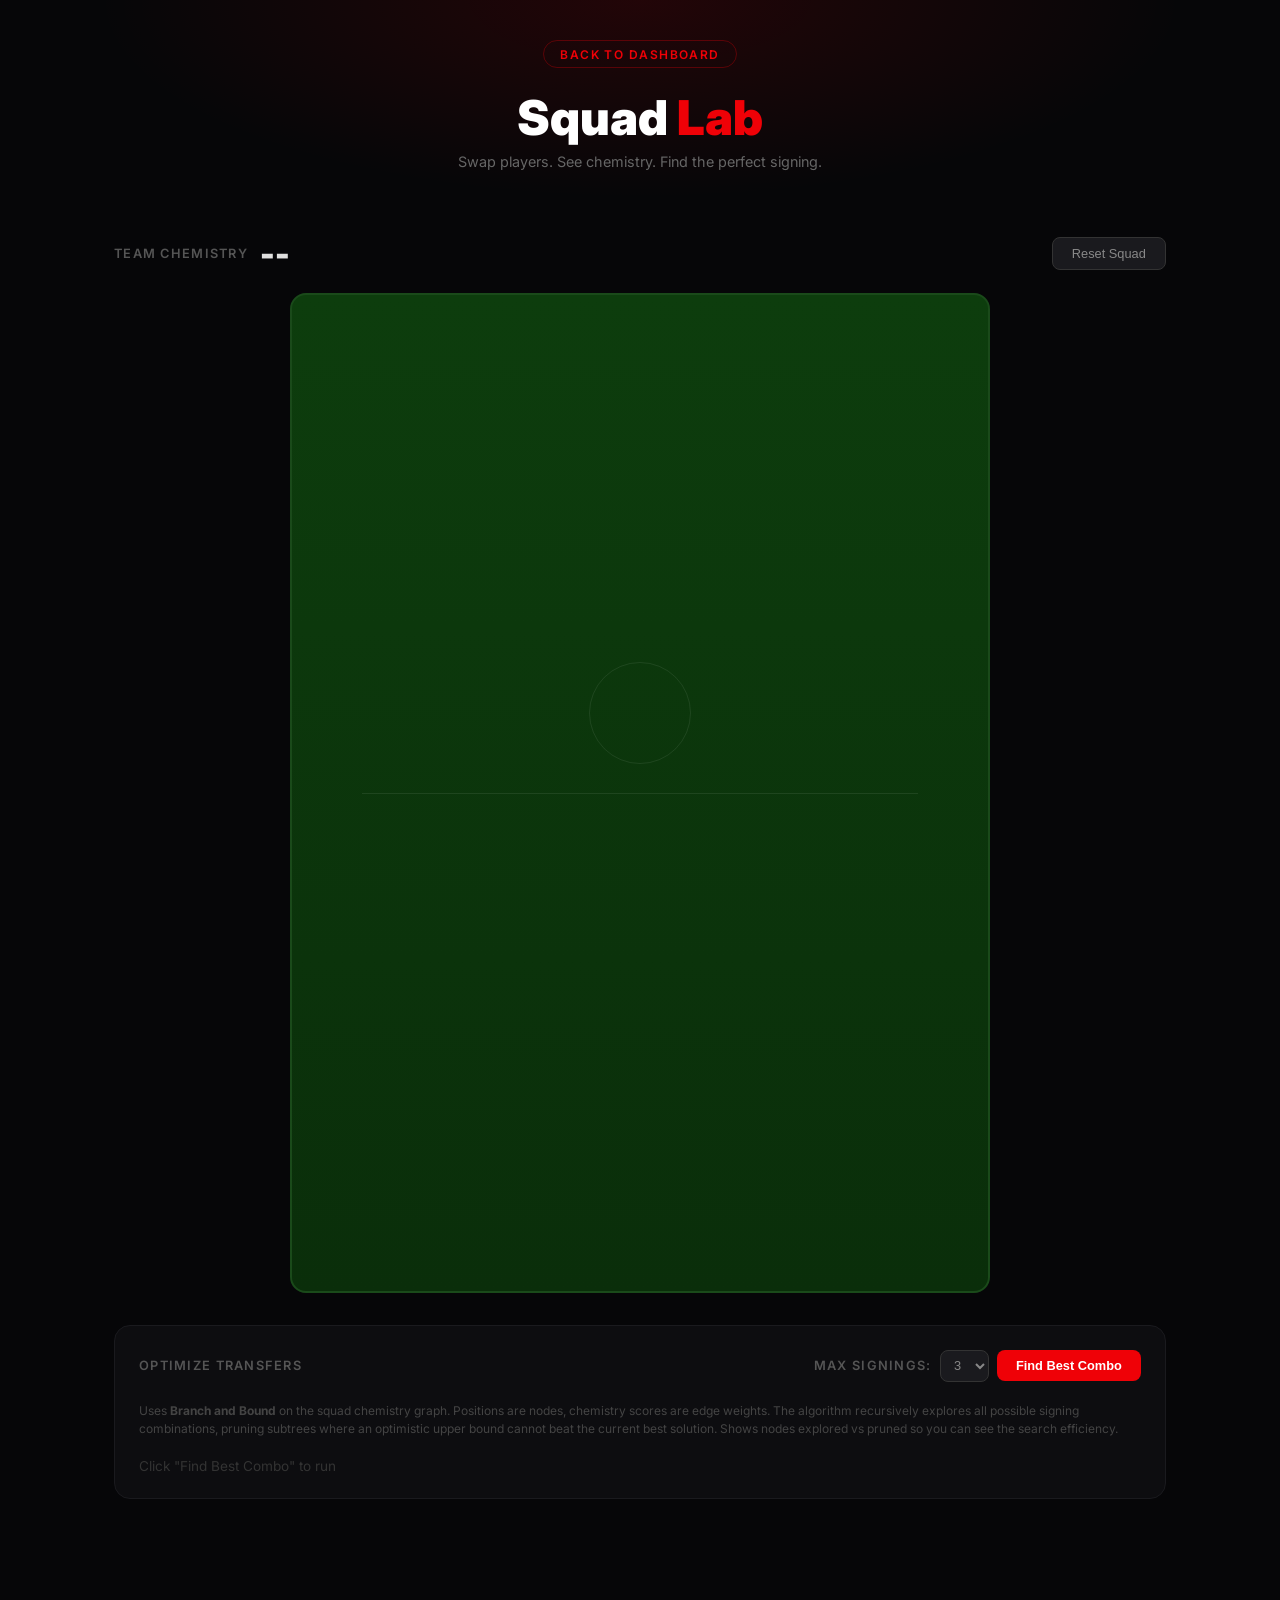
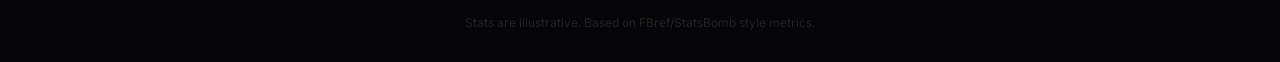
==== static/squad.html @ eea4a2aa "Initial commit: sentiment dashboard + squad lab with Branch and Bound optimizer" ====
<!DOCTYPE html>
<html lang="en">
<head>
    <meta charset="UTF-8">
    <meta name="viewport" content="width=device-width, initial-scale=1.0">
    <title>Squad Lab | Should Arteta Be Worried?</title>
    <link rel="stylesheet" href="/static/style.css">
    <link rel="stylesheet" href="/static/squad.css">
</head>
<body>

    <section class="hero" style="padding: 2.5rem 1rem 1.5rem;">
        <a href="/" class="hero-badge" style="text-decoration:none;">Back to Dashboard</a>
        <h1>Squad <span>Lab</span></h1>
        <p class="hero-sub">Swap players. See chemistry. Find the perfect signing.</p>
    </section>

    <div class="container">

        <div class="squad-top-bar">
            <div class="overall-chem">
                <span class="overall-label">Team Chemistry</span>
                <span class="overall-number" id="overall-chem">--</span>
            </div>
            <button class="reset-btn" id="reset-btn">Reset Squad</button>
        </div>

        <div class="pitch-wrapper">
            <div class="pitch" id="pitch">
                <svg class="chem-lines" id="chem-lines"></svg>
            </div>
        </div>

        <!-- Swap panel (slides in when a player is clicked) -->
        <div class="swap-panel" id="swap-panel">
            <div class="swap-panel-header">
                <h3 id="swap-title">Replace Player</h3>
                <button class="swap-close" id="swap-close">&times;</button>
            </div>

            <div class="current-player-card" id="current-player-card"></div>

            <h4 class="swap-section-title">Transfer Targets</h4>
            <div class="candidate-list" id="candidate-list"></div>

            <h4 class="swap-section-title">Squad Options</h4>
            <div class="candidate-list" id="squad-options-list"></div>
        </div>

        <div class="swap-overlay" id="swap-overlay"></div>

        <!-- Optimizer section -->
        <div class="card" style="margin-top: 1.5rem;">
            <div class="card-header">
                <h2>Optimize Transfers</h2>
                <div style="display:flex;gap:0.5rem;align-items:center;">
                    <label class="overall-label" for="max-signings">Max signings:</label>
                    <select id="max-signings" class="reset-btn" style="padding:0.4rem 0.6rem;">
                        <option value="1">1</option>
                        <option value="2">2</option>
                        <option value="3" selected>3</option>
                    </select>
                    <button class="optimize-btn" id="optimize-btn">Find Best Combo</button>
                </div>
            </div>
            <p class="optimizer-desc">
                Uses <strong>Branch and Bound</strong> on the squad chemistry graph. Positions are nodes,
                chemistry scores are edge weights. The algorithm recursively explores all possible
                signing combinations, pruning subtrees where an optimistic upper bound cannot beat the
                current best solution. Shows nodes explored vs pruned so you can see the search efficiency.
            </p>
            <div id="optimize-results" class="optimize-results">
                <p class="loading-text">Click "Find Best Combo" to run</p>
            </div>
        </div>

    </div>

    <footer>
        Stats are illustrative. Based on FBref/StatsBomb style metrics.
    </footer>

    <script src="/static/squad.js"></script>
</body>
</html>
---- static/style.css ----
@import url('https://fonts.googleapis.com/css2?family=Inter:wght@400;500;600;700;800;900&display=swap');

* {
    margin: 0;
    padding: 0;
    box-sizing: border-box;
}

body {
    font-family: 'Inter', -apple-system, BlinkMacSystemFont, sans-serif;
    background: #060608;
    color: #e0e0e0;
    min-height: 100vh;
    overflow-x: hidden;
}

/* --- Hero --- */
.hero {
    position: relative;
    text-align: center;
    padding: 4rem 1rem 3rem;
    background: radial-gradient(ellipse at 50% 0%, rgba(239, 1, 7, 0.12) 0%, transparent 60%);
}

.hero-badge {
    display: inline-block;
    padding: 0.35rem 1rem;
    border: 1px solid rgba(239, 1, 7, 0.3);
    border-radius: 100px;
    font-size: 0.75rem;
    font-weight: 600;
    color: #ef0107;
    text-transform: uppercase;
    letter-spacing: 0.12em;
    margin-bottom: 1.5rem;
}

.hero h1 {
    font-size: clamp(1.8rem, 5vw, 3rem);
    font-weight: 900;
    color: #fff;
    line-height: 1.1;
    margin-bottom: 0.5rem;
}

.hero h1 span {
    color: #ef0107;
}

.hero-sub {
    color: #666;
    font-size: 0.9rem;
    margin-bottom: 2.5rem;
}

.worry-ring {
    position: relative;
    width: 200px;
    height: 200px;
    margin: 0 auto 1.5rem;
}

.worry-ring svg {
    transform: rotate(-90deg);
    width: 200px;
    height: 200px;
}

.worry-ring .ring-bg {
    fill: none;
    stroke: #1a1a1e;
    stroke-width: 8;
}

.worry-ring .ring-fill {
    fill: none;
    stroke-width: 8;
    stroke-linecap: round;
    transition: stroke-dashoffset 1.5s ease, stroke 0.5s ease;
}

.worry-ring .ring-value {
    position: absolute;
    top: 50%;
    left: 50%;
    transform: translate(-50%, -50%);
    text-align: center;
}

.worry-ring .ring-number {
    font-size: 3.5rem;
    font-weight: 900;
    line-height: 1;
}

.worry-ring .ring-label {
    font-size: 0.65rem;
    text-transform: uppercase;
    letter-spacing: 0.15em;
    color: #666;
    margin-top: 0.25rem;
}

.verdict {
    font-size: 1.15rem;
    font-weight: 600;
    color: #aaa;
}

/* --- Layout --- */
.container {
    max-width: 1100px;
    margin: 0 auto;
    padding: 0 1.5rem 4rem;
}

.grid-2 {
    display: grid;
    grid-template-columns: 1fr 1fr;
    gap: 1.25rem;
    margin-bottom: 1.25rem;
}

@media (max-width: 768px) {
    .grid-2 { grid-template-columns: 1fr; }
}

/* --- Cards --- */
.card {
    background: #0d0d10;
    border: 1px solid #1a1a1e;
    border-radius: 16px;
    padding: 1.5rem;
    margin-bottom: 1.25rem;
}

.card-header {
    display: flex;
    justify-content: space-between;
    align-items: center;
    margin-bottom: 1.25rem;
}

.card-header h2 {
    font-size: 0.8rem;
    font-weight: 600;
    color: #555;
    text-transform: uppercase;
    letter-spacing: 0.1em;
}

.card-header .card-stat {
    font-size: 0.8rem;
    color: #444;
}

/* --- Chart --- */
.chart-container {
    position: relative;
    height: 280px;
}

/* --- Topics --- */
.topics-grid {
    display: grid;
    grid-template-columns: repeat(auto-fit, minmax(160px, 1fr));
    gap: 0.75rem;
}

.topic-card {
    background: #111114;
    border: 1px solid #1a1a1e;
    border-radius: 12px;
    padding: 1.25rem 1rem;
    text-align: center;
    transition: border-color 0.2s;
}

.topic-card:hover {
    border-color: #333;
}

.topic-name {
    font-size: 0.7rem;
    font-weight: 600;
    color: #555;
    text-transform: uppercase;
    letter-spacing: 0.1em;
    margin-bottom: 0.6rem;
}

.topic-score {
    font-size: 2.2rem;
    font-weight: 800;
    line-height: 1;
}

.topic-posts {
    font-size: 0.7rem;
    color: #333;
    margin-top: 0.4rem;
}

/* --- Posts --- */
.post-list {
    list-style: none;
    max-height: 520px;
    overflow-y: auto;
    scrollbar-width: thin;
    scrollbar-color: #222 transparent;
}

.post-list::-webkit-scrollbar {
    width: 4px;
}

.post-list::-webkit-scrollbar-thumb {
    background: #222;
    border-radius: 2px;
}

.post-item {
    display: flex;
    align-items: center;
    gap: 1rem;
    padding: 0.8rem 0;
    border-bottom: 1px solid #111114;
    transition: background 0.15s;
}

.post-item:last-child {
    border-bottom: none;
}

.post-item:hover {
    background: rgba(255, 255, 255, 0.02);
}

.post-dot {
    width: 8px;
    height: 8px;
    border-radius: 50%;
    flex-shrink: 0;
}

.post-dot.positive { background: #22c55e; }
.post-dot.neutral  { background: #eab308; }
.post-dot.negative { background: #ef4444; }

.post-link {
    flex: 1;
    font-size: 0.88rem;
    color: #bbb;
    text-decoration: none;
    line-height: 1.4;
    transition: color 0.15s;
}

.post-link:hover {
    color: #fff;
}

.post-meta {
    display: flex;
    align-items: center;
    gap: 0.75rem;
    flex-shrink: 0;
}

.post-time {
    font-size: 0.7rem;
    color: #333;
    white-space: nowrap;
}

.post-score-badge {
    font-size: 0.75rem;
    font-weight: 700;
    padding: 0.2rem 0.5rem;
    border-radius: 6px;
    min-width: 3rem;
    text-align: center;
}

.post-score-badge.positive { background: rgba(34, 197, 94, 0.1); color: #22c55e; }
.post-score-badge.neutral  { background: rgba(234, 179, 8, 0.1); color: #eab308; }
.post-score-badge.negative { background: rgba(239, 68, 68, 0.1); color: #ef4444; }

/* --- Matches --- */
.match-list {
    display: flex;
    gap: 0.6rem;
    overflow-x: auto;
    padding-bottom: 0.5rem;
    scrollbar-width: thin;
    scrollbar-color: #222 transparent;
}

.match-chip {
    display: flex;
    flex-direction: column;
    align-items: center;
    gap: 0.3rem;
    padding: 0.6rem 0.9rem;
    background: #111114;
    border: 1px solid #1a1a1e;
    border-radius: 10px;
    flex-shrink: 0;
    min-width: 80px;
}

.match-opponent {
    font-size: 0.7rem;
    color: #555;
    font-weight: 500;
    white-space: nowrap;
}

.match-result {
    font-size: 1.1rem;
    font-weight: 800;
}

.match-result.win  { color: #22c55e; }
.match-result.draw { color: #eab308; }
.match-result.loss { color: #ef4444; }

.match-date {
    font-size: 0.6rem;
    color: #333;
}

/* --- Footer --- */
footer {
    text-align: center;
    padding: 2rem 1rem;
    color: #222;
    font-size: 0.75rem;
}

footer a {
    color: #333;
}

/* --- Loading --- */
.loading-text {
    color: #333;
    font-size: 0.85rem;
}
---- static/squad.css ----
/* --- Squad top bar --- */
.squad-top-bar {
    display: flex;
    justify-content: space-between;
    align-items: center;
    margin-bottom: 1.25rem;
}

.overall-chem {
    display: flex;
    align-items: center;
    gap: 0.75rem;
}

.overall-label {
    font-size: 0.8rem;
    font-weight: 600;
    color: #555;
    text-transform: uppercase;
    letter-spacing: 0.1em;
}

.overall-number {
    font-size: 2rem;
    font-weight: 900;
}

.reset-btn {
    background: #1a1a1e;
    border: 1px solid #333;
    color: #888;
    padding: 0.5rem 1.2rem;
    border-radius: 8px;
    font-size: 0.8rem;
    cursor: pointer;
    transition: all 0.2s;
}

.reset-btn:hover {
    border-color: #ef0107;
    color: #ef0107;
}

/* --- Pitch --- */
.pitch-wrapper {
    margin-bottom: 2rem;
}

.pitch {
    position: relative;
    width: 100%;
    max-width: 700px;
    margin: 0 auto;
    aspect-ratio: 7 / 10;
    background: linear-gradient(180deg, #0d3d0d 0%, #0a2e0a 100%);
    border-radius: 16px;
    border: 2px solid #1a4a1a;
    overflow: hidden;
}

/* Pitch markings */
.pitch::before {
    content: '';
    position: absolute;
    top: 50%;
    left: 10%;
    right: 10%;
    height: 1px;
    background: rgba(255, 255, 255, 0.08);
}

.pitch::after {
    content: '';
    position: absolute;
    top: 42%;
    left: 50%;
    transform: translate(-50%, -50%);
    width: 100px;
    height: 100px;
    border: 1px solid rgba(255, 255, 255, 0.08);
    border-radius: 50%;
}

.chem-lines {
    position: absolute;
    top: 0;
    left: 0;
    width: 100%;
    height: 100%;
    pointer-events: none;
    z-index: 1;
}

.chem-line {
    stroke-width: 2;
    fill: none;
    opacity: 0.6;
    transition: stroke 0.3s, opacity 0.3s;
}

/* --- Player nodes --- */
.player-node {
    position: absolute;
    transform: translate(-50%, -50%);
    z-index: 2;
    cursor: pointer;
    text-align: center;
    transition: transform 0.15s;
}

.player-node:hover {
    transform: translate(-50%, -50%) scale(1.1);
}

.player-node.is-target .player-circle {
    border-color: #eab308;
    box-shadow: 0 0 12px rgba(234, 179, 8, 0.3);
}

.player-circle {
    width: 48px;
    height: 48px;
    border-radius: 50%;
    background: #111;
    border: 2px solid #ef0107;
    display: flex;
    align-items: center;
    justify-content: center;
    margin: 0 auto 4px;
    font-size: 0.65rem;
    font-weight: 700;
    color: #fff;
    transition: border-color 0.2s, box-shadow 0.2s;
}

.player-node:hover .player-circle {
    box-shadow: 0 0 16px rgba(239, 1, 7, 0.4);
}

.player-name {
    font-size: 0.65rem;
    font-weight: 600;
    color: #ddd;
    white-space: nowrap;
    text-shadow: 0 1px 4px rgba(0,0,0,0.8);
}

.player-pos {
    font-size: 0.55rem;
    color: #888;
    text-shadow: 0 1px 4px rgba(0,0,0,0.8);
}

/* --- Swap panel --- */
.swap-overlay {
    display: none;
    position: fixed;
    inset: 0;
    background: rgba(0, 0, 0, 0.6);
    z-index: 99;
}

.swap-overlay.active {
    display: block;
}

.swap-panel {
    position: fixed;
    top: 0;
    right: -420px;
    width: 400px;
    max-width: 90vw;
    height: 100vh;
    background: #0d0d10;
    border-left: 1px solid #1a1a1e;
    z-index: 100;
    overflow-y: auto;
    padding: 1.5rem;
    transition: right 0.3s ease;
}

.swap-panel.active {
    right: 0;
}

.swap-panel-header {
    display: flex;
    justify-content: space-between;
    align-items: center;
    margin-bottom: 1.5rem;
}

.swap-panel-header h3 {
    font-size: 1rem;
    font-weight: 700;
    color: #fff;
}

.swap-close {
    background: none;
    border: none;
    color: #666;
    font-size: 1.5rem;
    cursor: pointer;
    padding: 0.25rem;
}

.swap-close:hover {
    color: #fff;
}

.swap-section-title {
    font-size: 0.7rem;
    font-weight: 600;
    color: #555;
    text-transform: uppercase;
    letter-spacing: 0.1em;
    margin: 1.5rem 0 0.75rem;
}

/* --- Current player card --- */
.current-player-card {
    background: #141418;
    border: 1px solid #222;
    border-radius: 12px;
    padding: 1rem;
}

.current-player-card .cp-name {
    font-size: 1rem;
    font-weight: 700;
    color: #fff;
    margin-bottom: 0.25rem;
}

.current-player-card .cp-meta {
    font-size: 0.75rem;
    color: #555;
    margin-bottom: 0.75rem;
}

.stat-grid {
    display: grid;
    grid-template-columns: 1fr 1fr;
    gap: 0.4rem;
}

.stat-row {
    display: flex;
    justify-content: space-between;
    font-size: 0.75rem;
    padding: 0.2rem 0;
}

.stat-row .stat-label {
    color: #666;
}

.stat-row .stat-value {
    color: #ccc;
    font-weight: 600;
}

/* --- Candidate cards --- */
.candidate-card {
    background: #111114;
    border: 1px solid #1a1a1e;
    border-radius: 10px;
    padding: 1rem;
    margin-bottom: 0.6rem;
    cursor: pointer;
    transition: border-color 0.2s, background 0.2s;
}

.candidate-card:hover {
    border-color: #333;
    background: #161619;
}

.candidate-top {
    display: flex;
    justify-content: space-between;
    align-items: center;
    margin-bottom: 0.5rem;
}

.candidate-name {
    font-size: 0.9rem;
    font-weight: 700;
    color: #ddd;
}

.candidate-chem {
    font-size: 1.1rem;
    font-weight: 800;
}

.candidate-meta {
    font-size: 0.7rem;
    color: #444;
    margin-bottom: 0.6rem;
}

.candidate-links {
    display: flex;
    gap: 0.4rem;
    flex-wrap: wrap;
}

.link-pill {
    font-size: 0.65rem;
    padding: 0.15rem 0.5rem;
    border-radius: 4px;
    font-weight: 600;
}

.link-pill.high   { background: rgba(34, 197, 94, 0.15); color: #22c55e; }
.link-pill.mid    { background: rgba(234, 179, 8, 0.15); color: #eab308; }
.link-pill.low    { background: rgba(239, 68, 68, 0.15); color: #ef4444; }

/* --- Comparison overlay --- */
.comparison {
    display: grid;
    grid-template-columns: 1fr auto 1fr;
    gap: 0.3rem;
    margin-top: 0.75rem;
    padding-top: 0.75rem;
    border-top: 1px solid #1a1a1e;
}

.comp-row {
    display: contents;
    font-size: 0.72rem;
}

.comp-val {
    text-align: center;
    font-weight: 600;
    padding: 0.15rem 0;
}

.comp-val.better { color: #22c55e; }
.comp-val.worse  { color: #ef4444; }
.comp-val.same   { color: #666; }

.comp-label {
    text-align: center;
    color: #444;
    padding: 0.15rem 0.5rem;
    white-space: nowrap;
}

/* --- Optimizer --- */
.optimize-btn {
    background: #ef0107;
    border: none;
    color: #fff;
    padding: 0.5rem 1.2rem;
    border-radius: 8px;
    font-size: 0.8rem;
    font-weight: 600;
    cursor: pointer;
    transition: background 0.2s;
}

.optimize-btn:hover {
    background: #cc0106;
}

.optimize-btn:disabled {
    background: #333;
    color: #666;
    cursor: not-allowed;
}

.optimizer-desc {
    font-size: 0.75rem;
    color: #444;
    margin-bottom: 1.25rem;
    line-height: 1.5;
}

.optimize-results {
    display: flex;
    flex-direction: column;
    gap: 0.75rem;
}

.opt-combo {
    background: #111114;
    border: 1px solid #1a1a1e;
    border-radius: 12px;
    padding: 1.25rem;
    cursor: pointer;
    transition: border-color 0.2s;
}

.opt-combo:hover {
    border-color: #333;
}

.opt-combo.best {
    border-color: #22c55e;
    background: linear-gradient(135deg, rgba(34, 197, 94, 0.05), transparent);
}

.opt-header {
    display: flex;
    justify-content: space-between;
    align-items: center;
    margin-bottom: 0.75rem;
}

.opt-rank {
    font-size: 0.65rem;
    font-weight: 700;
    text-transform: uppercase;
    letter-spacing: 0.1em;
    color: #555;
}

.opt-rank.gold {
    color: #eab308;
}

.opt-score {
    display: flex;
    align-items: center;
    gap: 0.75rem;
}

.opt-chemistry {
    font-size: 1.5rem;
    font-weight: 900;
}

.opt-delta {
    font-size: 0.8rem;
    font-weight: 700;
    padding: 0.2rem 0.5rem;
    border-radius: 6px;
}

.opt-delta.positive {
    background: rgba(34, 197, 94, 0.1);
    color: #22c55e;
}

.opt-delta.negative {
    background: rgba(239, 68, 68, 0.1);
    color: #ef4444;
}

.opt-delta.neutral {
    background: rgba(234, 179, 8, 0.1);
    color: #eab308;
}

.opt-signings {
    display: flex;
    flex-wrap: wrap;
    gap: 0.5rem;
}

.opt-signing-pill {
    display: flex;
    align-items: center;
    gap: 0.4rem;
    background: #1a1a1e;
    border-radius: 8px;
    padding: 0.4rem 0.75rem;
}

.opt-signing-pos {
    font-size: 0.6rem;
    font-weight: 700;
    color: #888;
    text-transform: uppercase;
}

.opt-signing-arrow {
    font-size: 0.7rem;
    color: #333;
}

.opt-signing-name {
    font-size: 0.8rem;
    font-weight: 600;
    color: #ddd;
}

.opt-apply-hint {
    font-size: 0.65rem;
    color: #333;
    margin-top: 0.5rem;
    text-align: right;
}

.opt-stats-bar {
    display: flex;
    gap: 1.5rem;
    margin-top: 0.5rem;
    padding-top: 0.5rem;
    border-top: 1px solid #1a1a1e;
}

.opt-stat {
    font-size: 0.7rem;
    color: #555;
}

.opt-stat span {
    color: #999;
    font-weight: 600;
}
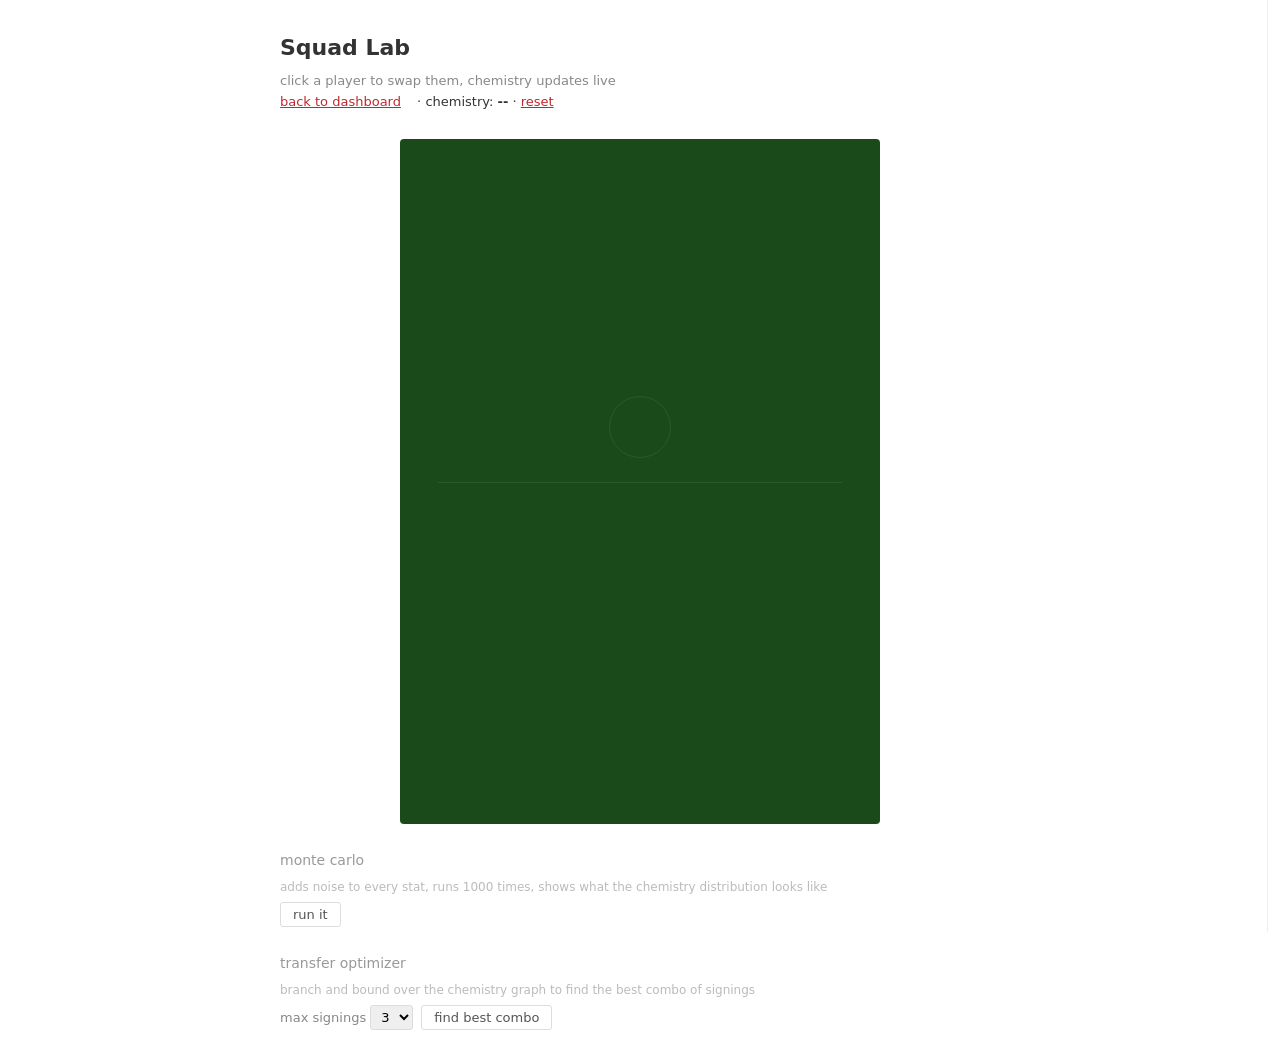
==== commit 3e7843be: "add sentiment classifier, forecast, monte carlo, radar charts - trained TF-IDF + LogReg classifier (" ====
--- a/static/squad.html
+++ b/static/squad.html
@@ -3,82 +3,58 @@
 <head>
     <meta charset="UTF-8">
     <meta name="viewport" content="width=device-width, initial-scale=1.0">
-    <title>Squad Lab | Should Arteta Be Worried?</title>
+    <title>Squad Lab</title>
     <link rel="stylesheet" href="/static/style.css">
     <link rel="stylesheet" href="/static/squad.css">
 </head>
 <body>
 
-    <section class="hero" style="padding: 2.5rem 1rem 1.5rem;">
-        <a href="/" class="hero-badge" style="text-decoration:none;">Back to Dashboard</a>
-        <h1>Squad <span>Lab</span></h1>
-        <p class="hero-sub">Swap players. See chemistry. Find the perfect signing.</p>
-    </section>
+    <h1>Squad Lab</h1>
+    <p class="subtitle">click a player to swap them, chemistry updates live</p>
+    <nav>
+        <a href="/">back to dashboard</a> ·
+        chemistry: <strong id="overall-chem">--</strong> ·
+        <a href="#" id="reset-btn">reset</a>
+    </nav>
 
-    <div class="container">
-
-        <div class="squad-top-bar">
-            <div class="overall-chem">
-                <span class="overall-label">Team Chemistry</span>
-                <span class="overall-number" id="overall-chem">--</span>
-            </div>
-            <button class="reset-btn" id="reset-btn">Reset Squad</button>
-        </div>
-
-        <div class="pitch-wrapper">
-            <div class="pitch" id="pitch">
-                <svg class="chem-lines" id="chem-lines"></svg>
-            </div>
-        </div>
-
-        <!-- Swap panel (slides in when a player is clicked) -->
-        <div class="swap-panel" id="swap-panel">
-            <div class="swap-panel-header">
-                <h3 id="swap-title">Replace Player</h3>
-                <button class="swap-close" id="swap-close">&times;</button>
-            </div>
-
-            <div class="current-player-card" id="current-player-card"></div>
-
-            <h4 class="swap-section-title">Transfer Targets</h4>
-            <div class="candidate-list" id="candidate-list"></div>
-
-            <h4 class="swap-section-title">Squad Options</h4>
-            <div class="candidate-list" id="squad-options-list"></div>
-        </div>
-
-        <div class="swap-overlay" id="swap-overlay"></div>
-
-        <!-- Optimizer section -->
-        <div class="card" style="margin-top: 1.5rem;">
-            <div class="card-header">
-                <h2>Optimize Transfers</h2>
-                <div style="display:flex;gap:0.5rem;align-items:center;">
-                    <label class="overall-label" for="max-signings">Max signings:</label>
-                    <select id="max-signings" class="reset-btn" style="padding:0.4rem 0.6rem;">
-                        <option value="1">1</option>
-                        <option value="2">2</option>
-                        <option value="3" selected>3</option>
-                    </select>
-                    <button class="optimize-btn" id="optimize-btn">Find Best Combo</button>
-                </div>
-            </div>
-            <p class="optimizer-desc">
-                Uses <strong>Branch and Bound</strong> on the squad chemistry graph. Positions are nodes,
-                chemistry scores are edge weights. The algorithm recursively explores all possible
-                signing combinations, pruning subtrees where an optimistic upper bound cannot beat the
-                current best solution. Shows nodes explored vs pruned so you can see the search efficiency.
-            </p>
-            <div id="optimize-results" class="optimize-results">
-                <p class="loading-text">Click "Find Best Combo" to run</p>
-            </div>
-        </div>
-
+    <div class="pitch" id="pitch">
+        <svg class="chem-lines" id="chem-lines"></svg>
     </div>
 
-    <footer>
-        Stats are illustrative. Based on FBref/StatsBomb style metrics.
-    </footer>
+    <div class="swap-panel" id="swap-panel">
+        <div class="swap-head">
+            <strong id="swap-title"></strong>
+            <a href="#" id="swap-close">close</a>
+        </div>
+        <div id="current-player-card" class="current-card"></div>
+        <div id="radar-container" class="radar-wrap">
+            <svg id="radar-chart" viewBox="0 0 300 300"></svg>
+        </div>
+        <p class="section-label">targets</p>
+        <div id="candidate-list"></div>
+        <p class="section-label">squad</p>
+        <div id="squad-options-list"></div>
+    </div>
+    <div class="swap-overlay" id="swap-overlay"></div>
+
+    <h2>monte carlo</h2>
+    <p class="desc-text">adds noise to every stat, runs 1000 times, shows what the chemistry distribution looks like</p>
+    <button class="btn" id="mc-btn">run it</button>
+    <div id="mc-results"></div>
+
+    <h2>transfer optimizer</h2>
+    <p class="desc-text">branch and bound over the chemistry graph to find the best combo of signings</p>
+    <div class="controls">
+        <label>max signings
+            <select id="max-signings">
+                <option value="1">1</option>
+                <option value="2">2</option>
+                <option value="3" selected>3</option>
+            </select>
+        </label>
+        <button class="btn" id="optimize-btn">find best combo</button>
+    </div>
+    <div id="optimize-results"></div>
 
     <script src="/static/squad.js"></script>
 </body>
--- a/static/style.css
+++ b/static/style.css
@@ -1,349 +1,148 @@
-@import url('https://fonts.googleapis.com/css2?family=Inter:wght@400;500;600;700;800;900&display=swap');
-
-* {
-    margin: 0;
-    padding: 0;
-    box-sizing: border-box;
+body {
+    font-family: system-ui, sans-serif;
+    max-width: 720px;
+    margin: 0 auto;
+    padding: 20px;
+    background: #fff;
+    color: #333;
+    font-size: 15px;
 }
 
-body {
-    font-family: 'Inter', -apple-system, BlinkMacSystemFont, sans-serif;
-    background: #060608;
-    color: #e0e0e0;
-    min-height: 100vh;
-    overflow-x: hidden;
+a { color: #c1272d; }
+
+h1 { font-size: 22px; margin-bottom: 4px; }
+
+.subtitle { color: #888; font-size: 13px; margin-bottom: 6px; }
+
+nav { font-size: 13px; margin-bottom: 30px; }
+nav a { margin-right: 12px; }
+
+.worry-num {
+    font-size: 80px;
+    font-weight: 800;
+    line-height: 1;
+    margin: 10px 0 2px;
 }
 
-/* --- Hero --- */
-.hero {
-    position: relative;
-    text-align: center;
-    padding: 4rem 1rem 3rem;
-    background: radial-gradient(ellipse at 50% 0%, rgba(239, 1, 7, 0.12) 0%, transparent 60%);
+.worry-verdict { color: #777; margin-bottom: 30px; }
+
+h2 {
+    font-size: 14px;
+    color: #999;
+    margin: 28px 0 10px;
+    font-weight: 500;
 }
 
-.hero-badge {
-    display: inline-block;
-    padding: 0.35rem 1rem;
-    border: 1px solid rgba(239, 1, 7, 0.3);
-    border-radius: 100px;
-    font-size: 0.75rem;
-    font-weight: 600;
-    color: #ef0107;
-    text-transform: uppercase;
-    letter-spacing: 0.12em;
-    margin-bottom: 1.5rem;
+.chart-wrap {
+    height: 210px;
+    position: relative;
+    margin-bottom: 10px;
 }
 
-.hero h1 {
-    font-size: clamp(1.8rem, 5vw, 3rem);
-    font-weight: 900;
-    color: #fff;
-    line-height: 1.1;
-    margin-bottom: 0.5rem;
+.two-col {
+    display: flex;
+    gap: 40px;
 }
 
-.hero h1 span {
-    color: #ef0107;
+.two-col > div { flex: 1; }
+
+@media (max-width: 550px) {
+    .two-col { flex-direction: column; gap: 0; }
 }
 
-.hero-sub {
-    color: #666;
-    font-size: 0.9rem;
-    margin-bottom: 2.5rem;
+/* matches */
+.matches { display: flex; flex-wrap: wrap; gap: 6px; }
+
+.match {
+    font-size: 12px;
+    background: #f5f5f5;
+    padding: 3px 8px;
+    border-radius: 3px;
 }
 
-.worry-ring {
-    position: relative;
-    width: 200px;
-    height: 200px;
-    margin: 0 auto 1.5rem;
+.match .w { color: #16a34a; font-weight: 600; }
+.match .l { color: #dc2626; font-weight: 600; }
+.match .d { color: #ca8a04; font-weight: 600; }
+
+/* topics */
+.topic-list { font-size: 13px; }
+
+.topic-row {
+    display: flex;
+    justify-content: space-between;
+    padding: 4px 0;
+    border-bottom: 1px solid #f0f0f0;
 }
 
-.worry-ring svg {
-    transform: rotate(-90deg);
-    width: 200px;
-    height: 200px;
+.topic-row:last-child { border-bottom: none; }
+
+/* posts */
+.posts {
+    max-height: 380px;
+    overflow-y: auto;
+    font-size: 13px;
 }
 
-.worry-ring .ring-bg {
-    fill: none;
-    stroke: #1a1a1e;
-    stroke-width: 8;
+.post {
+    display: flex;
+    align-items: baseline;
+    gap: 8px;
+    padding: 4px 0;
+    border-bottom: 1px solid #f8f8f8;
 }
 
-.worry-ring .ring-fill {
-    fill: none;
-    stroke-width: 8;
-    stroke-linecap: round;
-    transition: stroke-dashoffset 1.5s ease, stroke 0.5s ease;
+.post:last-child { border-bottom: none; }
+
+.post a { color: #444; text-decoration: none; flex: 1; }
+.post a:hover { color: #000; }
+
+.post .score {
+    font-size: 12px;
+    font-weight: 500;
+    white-space: nowrap;
+    min-width: 40px;
+    text-align: right;
 }
 
-.worry-ring .ring-value {
-    position: absolute;
-    top: 50%;
-    left: 50%;
-    transform: translate(-50%, -50%);
-    text-align: center;
+.post .time {
+    font-size: 11px;
+    color: #ccc;
+    min-width: 20px;
+    text-align: right;
 }
 
-.worry-ring .ring-number {
-    font-size: 3.5rem;
-    font-weight: 900;
-    line-height: 1;
+.pos { color: #16a34a; }
+.neg { color: #dc2626; }
+.neu { color: #aaa; }
+
+.dot {
+    width: 5px;
+    height: 5px;
+    border-radius: 50%;
+    flex-shrink: 0;
+    display: inline-block;
 }
 
-.worry-ring .ring-label {
-    font-size: 0.65rem;
-    text-transform: uppercase;
-    letter-spacing: 0.15em;
-    color: #666;
-    margin-top: 0.25rem;
+.dot.pos { background: #16a34a; }
+.dot.neg { background: #dc2626; }
+.dot.neu { background: #ccc; }
+
+/* forecast */
+.forecast-info {
+    font-size: 12px;
+    color: #aaa;
+    margin-bottom: 6px;
 }
 
-.verdict {
-    font-size: 1.15rem;
-    font-weight: 600;
-    color: #aaa;
+.features {
+    font-size: 12px;
+    color: #bbb;
+    margin-top: 6px;
 }
 
-/* --- Layout --- */
-.container {
-    max-width: 1100px;
-    margin: 0 auto;
-    padding: 0 1.5rem 4rem;
+/* footer */
+footer {
+    margin-top: 40px;
+    font-size: 11px;
+    color: #ccc;
 }
-
-.grid-2 {
-    display: grid;
-    grid-template-columns: 1fr 1fr;
-    gap: 1.25rem;
-    margin-bottom: 1.25rem;
-}
-
-@media (max-width: 768px) {
-    .grid-2 { grid-template-columns: 1fr; }
-}
-
-/* --- Cards --- */
-.card {
-    background: #0d0d10;
-    border: 1px solid #1a1a1e;
-    border-radius: 16px;
-    padding: 1.5rem;
-    margin-bottom: 1.25rem;
-}
-
-.card-header {
-    display: flex;
-    justify-content: space-between;
-    align-items: center;
-    margin-bottom: 1.25rem;
-}
-
-.card-header h2 {
-    font-size: 0.8rem;
-    font-weight: 600;
-    color: #555;
-    text-transform: uppercase;
-    letter-spacing: 0.1em;
-}
-
-.card-header .card-stat {
-    font-size: 0.8rem;
-    color: #444;
-}
-
-/* --- Chart --- */
-.chart-container {
-    position: relative;
-    height: 280px;
-}
-
-/* --- Topics --- */
-.topics-grid {
-    display: grid;
-    grid-template-columns: repeat(auto-fit, minmax(160px, 1fr));
-    gap: 0.75rem;
-}
-
-.topic-card {
-    background: #111114;
-    border: 1px solid #1a1a1e;
-    border-radius: 12px;
-    padding: 1.25rem 1rem;
-    text-align: center;
-    transition: border-color 0.2s;
-}
-
-.topic-card:hover {
-    border-color: #333;
-}
-
-.topic-name {
-    font-size: 0.7rem;
-    font-weight: 600;
-    color: #555;
-    text-transform: uppercase;
-    letter-spacing: 0.1em;
-    margin-bottom: 0.6rem;
-}
-
-.topic-score {
-    font-size: 2.2rem;
-    font-weight: 800;
-    line-height: 1;
-}
-
-.topic-posts {
-    font-size: 0.7rem;
-    color: #333;
-    margin-top: 0.4rem;
-}
-
-/* --- Posts --- */
-.post-list {
-    list-style: none;
-    max-height: 520px;
-    overflow-y: auto;
-    scrollbar-width: thin;
-    scrollbar-color: #222 transparent;
-}
-
-.post-list::-webkit-scrollbar {
-    width: 4px;
-}
-
-.post-list::-webkit-scrollbar-thumb {
-    background: #222;
-    border-radius: 2px;
-}
-
-.post-item {
-    display: flex;
-    align-items: center;
-    gap: 1rem;
-    padding: 0.8rem 0;
-    border-bottom: 1px solid #111114;
-    transition: background 0.15s;
-}
-
-.post-item:last-child {
-    border-bottom: none;
-}
-
-.post-item:hover {
-    background: rgba(255, 255, 255, 0.02);
-}
-
-.post-dot {
-    width: 8px;
-    height: 8px;
-    border-radius: 50%;
-    flex-shrink: 0;
-}
-
-.post-dot.positive { background: #22c55e; }
-.post-dot.neutral  { background: #eab308; }
-.post-dot.negative { background: #ef4444; }
-
-.post-link {
-    flex: 1;
-    font-size: 0.88rem;
-    color: #bbb;
-    text-decoration: none;
-    line-height: 1.4;
-    transition: color 0.15s;
-}
-
-.post-link:hover {
-    color: #fff;
-}
-
-.post-meta {
-    display: flex;
-    align-items: center;
-    gap: 0.75rem;
-    flex-shrink: 0;
-}
-
-.post-time {
-    font-size: 0.7rem;
-    color: #333;
-    white-space: nowrap;
-}
-
-.post-score-badge {
-    font-size: 0.75rem;
-    font-weight: 700;
-    padding: 0.2rem 0.5rem;
-    border-radius: 6px;
-    min-width: 3rem;
-    text-align: center;
-}
-
-.post-score-badge.positive { background: rgba(34, 197, 94, 0.1); color: #22c55e; }
-.post-score-badge.neutral  { background: rgba(234, 179, 8, 0.1); color: #eab308; }
-.post-score-badge.negative { background: rgba(239, 68, 68, 0.1); color: #ef4444; }
-
-/* --- Matches --- */
-.match-list {
-    display: flex;
-    gap: 0.6rem;
-    overflow-x: auto;
-    padding-bottom: 0.5rem;
-    scrollbar-width: thin;
-    scrollbar-color: #222 transparent;
-}
-
-.match-chip {
-    display: flex;
-    flex-direction: column;
-    align-items: center;
-    gap: 0.3rem;
-    padding: 0.6rem 0.9rem;
-    background: #111114;
-    border: 1px solid #1a1a1e;
-    border-radius: 10px;
-    flex-shrink: 0;
-    min-width: 80px;
-}
-
-.match-opponent {
-    font-size: 0.7rem;
-    color: #555;
-    font-weight: 500;
-    white-space: nowrap;
-}
-
-.match-result {
-    font-size: 1.1rem;
-    font-weight: 800;
-}
-
-.match-result.win  { color: #22c55e; }
-.match-result.draw { color: #eab308; }
-.match-result.loss { color: #ef4444; }
-
-.match-date {
-    font-size: 0.6rem;
-    color: #333;
-}
-
-/* --- Footer --- */
-footer {
-    text-align: center;
-    padding: 2rem 1rem;
-    color: #222;
-    font-size: 0.75rem;
-}
-
-footer a {
-    color: #333;
-}
-
-/* --- Loading --- */
-.loading-text {
-    color: #333;
-    font-size: 0.85rem;
-}
--- a/static/squad.css
+++ b/static/squad.css
@@ -1,72 +1,23 @@
-/* --- Squad top bar --- */
-.squad-top-bar {
-    display: flex;
-    justify-content: space-between;
-    align-items: center;
-    margin-bottom: 1.25rem;
-}
-
-.overall-chem {
-    display: flex;
-    align-items: center;
-    gap: 0.75rem;
-}
-
-.overall-label {
-    font-size: 0.8rem;
-    font-weight: 600;
-    color: #555;
-    text-transform: uppercase;
-    letter-spacing: 0.1em;
-}
-
-.overall-number {
-    font-size: 2rem;
-    font-weight: 900;
-}
-
-.reset-btn {
-    background: #1a1a1e;
-    border: 1px solid #333;
-    color: #888;
-    padding: 0.5rem 1.2rem;
-    border-radius: 8px;
-    font-size: 0.8rem;
-    cursor: pointer;
-    transition: all 0.2s;
-}
-
-.reset-btn:hover {
-    border-color: #ef0107;
-    color: #ef0107;
-}
-
-/* --- Pitch --- */
-.pitch-wrapper {
-    margin-bottom: 2rem;
-}
-
+/* pitch */
 .pitch {
     position: relative;
     width: 100%;
-    max-width: 700px;
-    margin: 0 auto;
+    max-width: 480px;
+    margin: 0 auto 24px;
     aspect-ratio: 7 / 10;
-    background: linear-gradient(180deg, #0d3d0d 0%, #0a2e0a 100%);
-    border-radius: 16px;
-    border: 2px solid #1a4a1a;
+    background: #1a4a1a;
+    border-radius: 4px;
     overflow: hidden;
 }
 
-/* Pitch markings */
 .pitch::before {
     content: '';
     position: absolute;
     top: 50%;
-    left: 10%;
-    right: 10%;
+    left: 8%;
+    right: 8%;
     height: 1px;
-    background: rgba(255, 255, 255, 0.08);
+    background: rgba(255,255,255,0.08);
 }
 
 .pitch::after {
@@ -75,441 +26,253 @@
     top: 42%;
     left: 50%;
     transform: translate(-50%, -50%);
-    width: 100px;
-    height: 100px;
-    border: 1px solid rgba(255, 255, 255, 0.08);
+    width: 60px;
+    height: 60px;
+    border: 1px solid rgba(255,255,255,0.08);
     border-radius: 50%;
 }
 
 .chem-lines {
     position: absolute;
-    top: 0;
-    left: 0;
+    inset: 0;
     width: 100%;
     height: 100%;
     pointer-events: none;
     z-index: 1;
 }
 
-.chem-line {
-    stroke-width: 2;
-    fill: none;
-    opacity: 0.6;
-    transition: stroke 0.3s, opacity 0.3s;
-}
-
-/* --- Player nodes --- */
+.chem-line { stroke-width: 1; fill: none; opacity: 0.5; }
+
 .player-node {
     position: absolute;
     transform: translate(-50%, -50%);
     z-index: 2;
     cursor: pointer;
     text-align: center;
-    transition: transform 0.15s;
-}
-
-.player-node:hover {
-    transform: translate(-50%, -50%) scale(1.1);
-}
-
-.player-node.is-target .player-circle {
-    border-color: #eab308;
-    box-shadow: 0 0 12px rgba(234, 179, 8, 0.3);
-}
+}
+
+.player-node:hover { transform: translate(-50%, -50%) scale(1.06); }
+.player-node.is-target .player-circle { border-color: #ca8a04; }
 
 .player-circle {
-    width: 48px;
-    height: 48px;
+    width: 34px;
+    height: 34px;
     border-radius: 50%;
-    background: #111;
-    border: 2px solid #ef0107;
+    background: rgba(0,0,0,0.6);
+    border: 1.5px solid #c1272d;
     display: flex;
     align-items: center;
     justify-content: center;
-    margin: 0 auto 4px;
-    font-size: 0.65rem;
-    font-weight: 700;
-    color: #fff;
-    transition: border-color 0.2s, box-shadow 0.2s;
-}
-
-.player-node:hover .player-circle {
-    box-shadow: 0 0 16px rgba(239, 1, 7, 0.4);
+    margin: 0 auto 2px;
+    font-size: 9px;
+    font-weight: 600;
+    color: #eee;
 }
 
 .player-name {
-    font-size: 0.65rem;
-    font-weight: 600;
+    font-size: 10px;
     color: #ddd;
     white-space: nowrap;
-    text-shadow: 0 1px 4px rgba(0,0,0,0.8);
-}
-
-.player-pos {
-    font-size: 0.55rem;
-    color: #888;
-    text-shadow: 0 1px 4px rgba(0,0,0,0.8);
-}
-
-/* --- Swap panel --- */
+    text-shadow: 0 1px 3px rgba(0,0,0,0.9);
+}
+
+/* swap panel */
 .swap-overlay {
     display: none;
     position: fixed;
     inset: 0;
-    background: rgba(0, 0, 0, 0.6);
+    background: rgba(0,0,0,0.3);
     z-index: 99;
 }
-
-.swap-overlay.active {
-    display: block;
-}
+.swap-overlay.active { display: block; }
 
 .swap-panel {
     position: fixed;
     top: 0;
-    right: -420px;
-    width: 400px;
-    max-width: 90vw;
+    right: -340px;
+    width: 320px;
+    max-width: 85vw;
     height: 100vh;
-    background: #0d0d10;
-    border-left: 1px solid #1a1a1e;
+    background: #fff;
+    border-left: 1px solid #eee;
     z-index: 100;
     overflow-y: auto;
-    padding: 1.5rem;
-    transition: right 0.3s ease;
-}
-
-.swap-panel.active {
-    right: 0;
-}
-
-.swap-panel-header {
+    padding: 16px;
+    transition: right 0.2s ease;
+    font-size: 13px;
+}
+
+.swap-panel.active { right: 0; }
+
+.swap-head {
     display: flex;
     justify-content: space-between;
-    align-items: center;
-    margin-bottom: 1.5rem;
-}
-
-.swap-panel-header h3 {
-    font-size: 1rem;
-    font-weight: 700;
-    color: #fff;
-}
-
-.swap-close {
-    background: none;
-    border: none;
-    color: #666;
-    font-size: 1.5rem;
-    cursor: pointer;
-    padding: 0.25rem;
-}
-
-.swap-close:hover {
-    color: #fff;
-}
-
-.swap-section-title {
-    font-size: 0.7rem;
-    font-weight: 600;
-    color: #555;
-    text-transform: uppercase;
-    letter-spacing: 0.1em;
-    margin: 1.5rem 0 0.75rem;
-}
-
-/* --- Current player card --- */
-.current-player-card {
-    background: #141418;
-    border: 1px solid #222;
-    border-radius: 12px;
-    padding: 1rem;
-}
-
-.current-player-card .cp-name {
-    font-size: 1rem;
-    font-weight: 700;
-    color: #fff;
-    margin-bottom: 0.25rem;
-}
-
-.current-player-card .cp-meta {
-    font-size: 0.75rem;
-    color: #555;
-    margin-bottom: 0.75rem;
-}
+    margin-bottom: 12px;
+}
+
+.swap-head a { color: #999; font-size: 12px; }
+
+.section-label {
+    font-size: 11px;
+    color: #bbb;
+    margin: 14px 0 6px;
+}
+
+.current-card {
+    background: #f8f8f8;
+    padding: 8px;
+    border-radius: 3px;
+    font-size: 12px;
+}
+
+.current-card .cp-name { font-weight: 600; }
+.current-card .cp-meta { color: #aaa; font-size: 11px; margin-bottom: 4px; }
 
 .stat-grid {
     display: grid;
     grid-template-columns: 1fr 1fr;
-    gap: 0.4rem;
-}
-
-.stat-row {
-    display: flex;
-    justify-content: space-between;
-    font-size: 0.75rem;
-    padding: 0.2rem 0;
-}
-
-.stat-row .stat-label {
-    color: #666;
-}
-
-.stat-row .stat-value {
-    color: #ccc;
-    font-weight: 600;
-}
-
-/* --- Candidate cards --- */
+    gap: 1px;
+    font-size: 11px;
+}
+
+.stat-row { display: flex; justify-content: space-between; padding: 1px 0; }
+.stat-row .stat-label { color: #aaa; }
+.stat-row .stat-value { color: #555; }
+
 .candidate-card {
-    background: #111114;
-    border: 1px solid #1a1a1e;
-    border-radius: 10px;
-    padding: 1rem;
-    margin-bottom: 0.6rem;
-    cursor: pointer;
-    transition: border-color 0.2s, background 0.2s;
-}
-
-.candidate-card:hover {
-    border-color: #333;
-    background: #161619;
-}
-
-.candidate-top {
-    display: flex;
-    justify-content: space-between;
-    align-items: center;
-    margin-bottom: 0.5rem;
-}
-
-.candidate-name {
-    font-size: 0.9rem;
-    font-weight: 700;
-    color: #ddd;
-}
-
-.candidate-chem {
-    font-size: 1.1rem;
-    font-weight: 800;
-}
-
-.candidate-meta {
-    font-size: 0.7rem;
-    color: #444;
-    margin-bottom: 0.6rem;
-}
-
-.candidate-links {
-    display: flex;
-    gap: 0.4rem;
-    flex-wrap: wrap;
-}
-
-.link-pill {
-    font-size: 0.65rem;
-    padding: 0.15rem 0.5rem;
-    border-radius: 4px;
-    font-weight: 600;
-}
-
-.link-pill.high   { background: rgba(34, 197, 94, 0.15); color: #22c55e; }
-.link-pill.mid    { background: rgba(234, 179, 8, 0.15); color: #eab308; }
-.link-pill.low    { background: rgba(239, 68, 68, 0.15); color: #ef4444; }
-
-/* --- Comparison overlay --- */
+    background: #fafafa;
+    padding: 6px 8px;
+    margin-bottom: 3px;
+    border-radius: 3px;
+    cursor: pointer;
+    font-size: 12px;
+}
+
+.candidate-card:hover { background: #f0f0f0; }
+.candidate-name { font-weight: 600; }
+
 .comparison {
     display: grid;
     grid-template-columns: 1fr auto 1fr;
-    gap: 0.3rem;
-    margin-top: 0.75rem;
-    padding-top: 0.75rem;
-    border-top: 1px solid #1a1a1e;
-}
-
-.comp-row {
-    display: contents;
-    font-size: 0.72rem;
-}
-
-.comp-val {
-    text-align: center;
-    font-weight: 600;
-    padding: 0.15rem 0;
-}
-
-.comp-val.better { color: #22c55e; }
-.comp-val.worse  { color: #ef4444; }
-.comp-val.same   { color: #666; }
-
-.comp-label {
-    text-align: center;
-    color: #444;
-    padding: 0.15rem 0.5rem;
-    white-space: nowrap;
-}
-
-/* --- Optimizer --- */
-.optimize-btn {
-    background: #ef0107;
-    border: none;
-    color: #fff;
-    padding: 0.5rem 1.2rem;
-    border-radius: 8px;
-    font-size: 0.8rem;
-    font-weight: 600;
-    cursor: pointer;
-    transition: background 0.2s;
-}
-
-.optimize-btn:hover {
-    background: #cc0106;
-}
-
-.optimize-btn:disabled {
-    background: #333;
-    color: #666;
-    cursor: not-allowed;
-}
-
-.optimizer-desc {
-    font-size: 0.75rem;
-    color: #444;
-    margin-bottom: 1.25rem;
-    line-height: 1.5;
-}
-
-.optimize-results {
-    display: flex;
-    flex-direction: column;
-    gap: 0.75rem;
-}
-
-.opt-combo {
-    background: #111114;
-    border: 1px solid #1a1a1e;
-    border-radius: 12px;
-    padding: 1.25rem;
-    cursor: pointer;
-    transition: border-color 0.2s;
-}
-
-.opt-combo:hover {
-    border-color: #333;
-}
-
-.opt-combo.best {
-    border-color: #22c55e;
-    background: linear-gradient(135deg, rgba(34, 197, 94, 0.05), transparent);
-}
-
-.opt-header {
+    gap: 1px;
+    margin-top: 4px;
+    padding-top: 4px;
+    border-top: 1px solid #eee;
+    font-size: 11px;
+}
+
+.comp-row { display: contents; }
+.comp-val { text-align: center; }
+.comp-val.better { color: #16a34a; }
+.comp-val.worse { color: #dc2626; }
+.comp-val.same { color: #bbb; }
+.comp-label { text-align: center; color: #ccc; padding: 0 4px; white-space: nowrap; }
+
+/* radar */
+.radar-wrap {
+    display: none;
+    margin-top: 6px;
+    background: #f8f8f8;
+    border-radius: 3px;
+}
+
+#radar-chart { width: 100%; }
+
+/* controls */
+.btn {
+    background: #fff;
+    border: 1px solid #ddd;
+    color: #555;
+    padding: 4px 12px;
+    border-radius: 3px;
+    font-size: 13px;
+    font-family: inherit;
+    cursor: pointer;
+}
+
+.btn:hover { border-color: #999; }
+.btn:disabled { color: #ccc; }
+
+.controls {
+    display: flex;
+    gap: 8px;
+    align-items: center;
+    margin-bottom: 10px;
+    font-size: 13px;
+    color: #888;
+}
+
+.controls select {
+    border: 1px solid #ddd;
+    padding: 3px 6px;
+    border-radius: 3px;
+    font-family: inherit;
+    font-size: 13px;
+}
+
+.desc-text {
+    font-size: 12px;
+    color: #bbb;
+    margin-bottom: 8px;
+}
+
+/* optimizer results */
+.opt-item {
+    background: #f8f8f8;
+    padding: 8px;
+    margin-bottom: 3px;
+    border-radius: 3px;
+    cursor: pointer;
+    font-size: 12px;
+}
+
+.opt-item:hover { background: #f0f0f0; }
+.opt-item.best { border-left: 2px solid #16a34a; }
+
+.opt-top { display: flex; justify-content: space-between; margin-bottom: 4px; }
+.opt-tag { font-size: 11px; color: #bbb; }
+.opt-tag.gold { color: #ca8a04; }
+.opt-nums { display: flex; gap: 6px; align-items: center; }
+.opt-chem { font-weight: 700; }
+.opt-diff { font-size: 11px; }
+
+.opt-swaps { display: flex; flex-wrap: wrap; gap: 4px; font-size: 11px; color: #999; }
+.opt-swap { background: #f0f0f0; padding: 2px 6px; border-radius: 2px; }
+.opt-swap strong { color: #444; }
+
+.opt-footer { font-size: 11px; color: #ccc; margin-top: 8px; }
+
+/* monte carlo */
+.mc-stats {
+    font-size: 12px;
+    color: #999;
+    margin-bottom: 8px;
+}
+.mc-stats strong { color: #555; }
+
+.mc-bars {
+    display: flex;
+    align-items: flex-end;
+    gap: 1px;
+    height: 70px;
+    margin-bottom: 4px;
+}
+
+.mc-bar {
+    flex: 1;
+    border-radius: 1px 1px 0 0;
+    min-height: 1px;
+    opacity: 0.6;
+}
+
+.mc-bar:hover { opacity: 1; }
+
+.mc-axis {
     display: flex;
     justify-content: space-between;
-    align-items: center;
-    margin-bottom: 0.75rem;
-}
-
-.opt-rank {
-    font-size: 0.65rem;
-    font-weight: 700;
-    text-transform: uppercase;
-    letter-spacing: 0.1em;
-    color: #555;
-}
-
-.opt-rank.gold {
-    color: #eab308;
-}
-
-.opt-score {
-    display: flex;
-    align-items: center;
-    gap: 0.75rem;
-}
-
-.opt-chemistry {
-    font-size: 1.5rem;
-    font-weight: 900;
-}
-
-.opt-delta {
-    font-size: 0.8rem;
-    font-weight: 700;
-    padding: 0.2rem 0.5rem;
-    border-radius: 6px;
-}
-
-.opt-delta.positive {
-    background: rgba(34, 197, 94, 0.1);
-    color: #22c55e;
-}
-
-.opt-delta.negative {
-    background: rgba(239, 68, 68, 0.1);
-    color: #ef4444;
-}
-
-.opt-delta.neutral {
-    background: rgba(234, 179, 8, 0.1);
-    color: #eab308;
-}
-
-.opt-signings {
-    display: flex;
-    flex-wrap: wrap;
-    gap: 0.5rem;
-}
-
-.opt-signing-pill {
-    display: flex;
-    align-items: center;
-    gap: 0.4rem;
-    background: #1a1a1e;
-    border-radius: 8px;
-    padding: 0.4rem 0.75rem;
-}
-
-.opt-signing-pos {
-    font-size: 0.6rem;
-    font-weight: 700;
-    color: #888;
-    text-transform: uppercase;
-}
-
-.opt-signing-arrow {
-    font-size: 0.7rem;
-    color: #333;
-}
-
-.opt-signing-name {
-    font-size: 0.8rem;
-    font-weight: 600;
+    font-size: 10px;
     color: #ddd;
-}
-
-.opt-apply-hint {
-    font-size: 0.65rem;
-    color: #333;
-    margin-top: 0.5rem;
-    text-align: right;
-}
-
-.opt-stats-bar {
-    display: flex;
-    gap: 1.5rem;
-    margin-top: 0.5rem;
-    padding-top: 0.5rem;
-    border-top: 1px solid #1a1a1e;
-}
-
-.opt-stat {
-    font-size: 0.7rem;
-    color: #555;
-}
-
-.opt-stat span {
-    color: #999;
-    font-weight: 600;
-}
+    margin-bottom: 6px;
+}
+
+.mc-ci { font-size: 11px; color: #bbb; }
